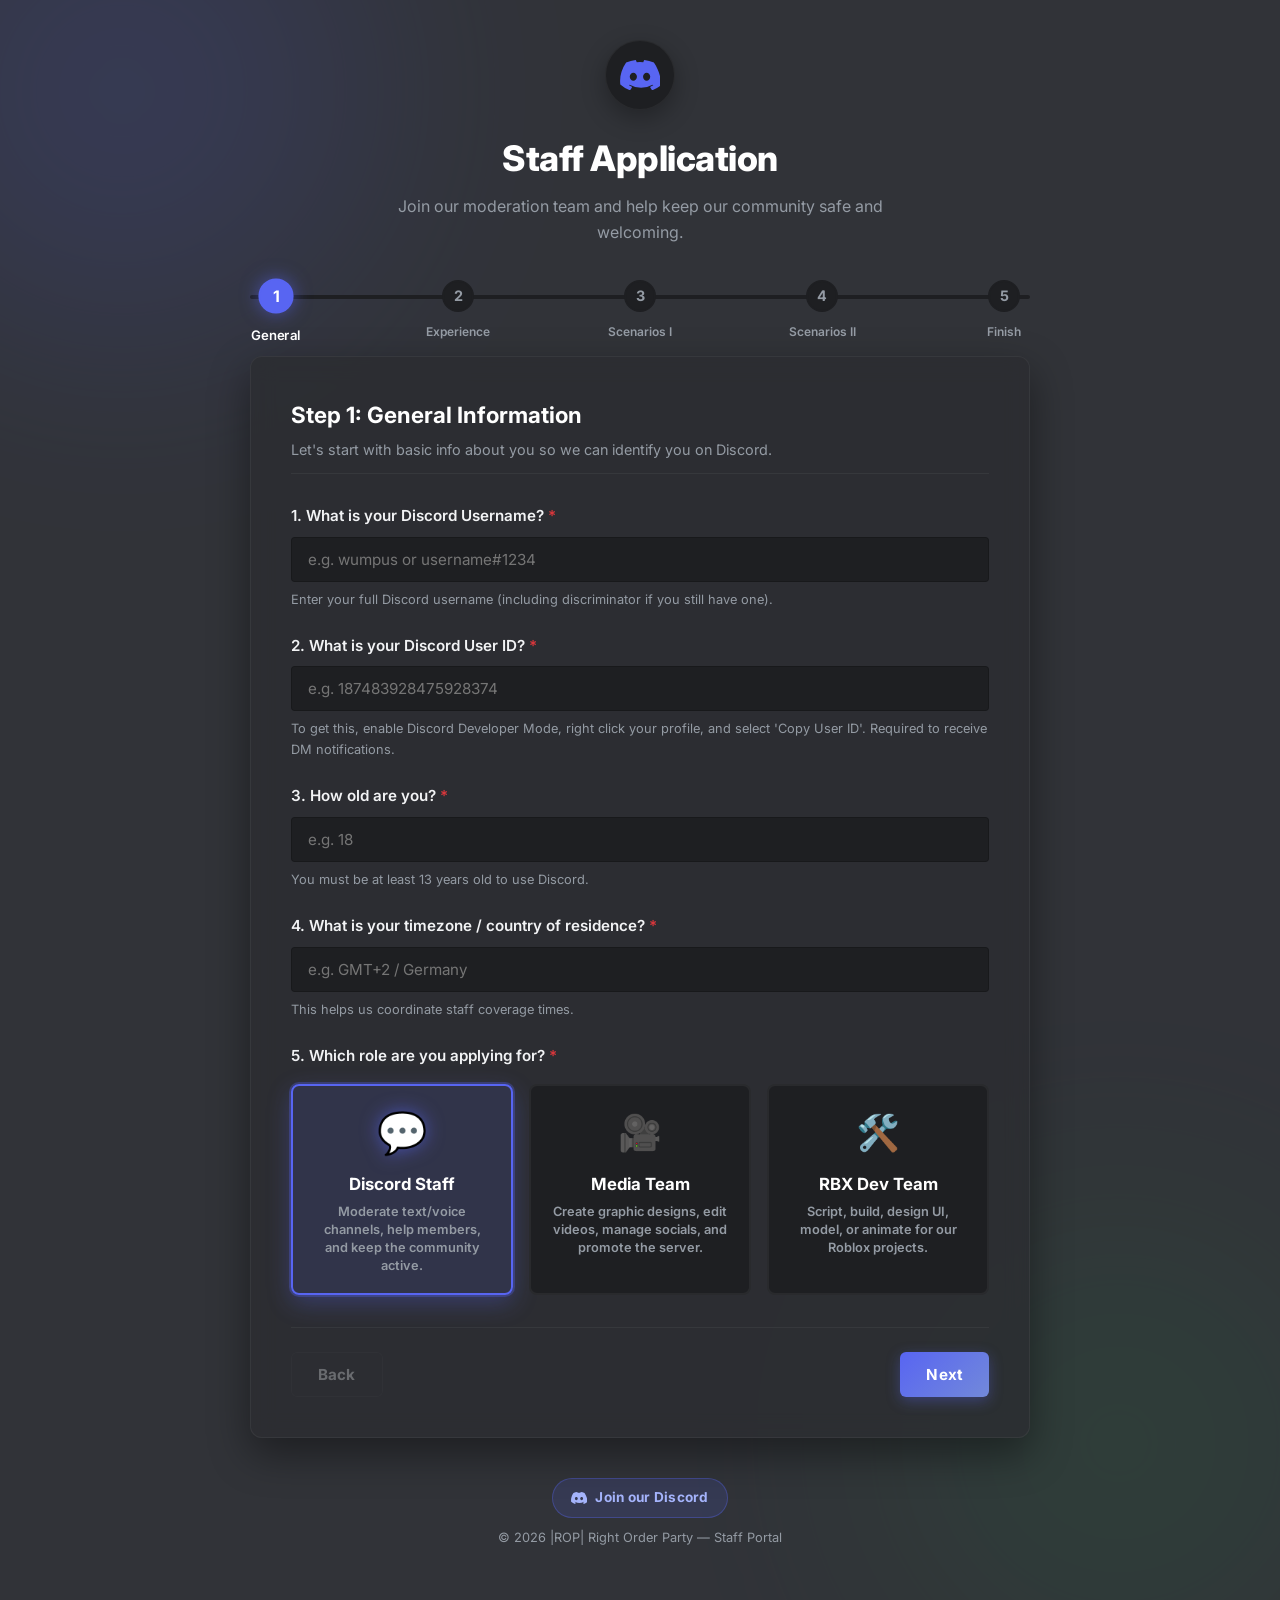
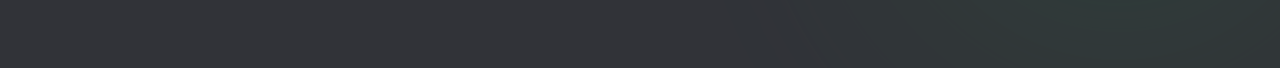
==== index.html @ 738a7111 "Improve webhook: safe values, Discord join button, spinner, toast, footer link" ====
<!DOCTYPE html>
<html lang="en">
<head>
  <meta charset="UTF-8">
  <meta name="viewport" content="width=device-width, initial-scale=1.0">
  <meta name="description" content="Submit your application to join the Discord server staff team. Clean, simple, and responsive dark-mode application form.">
  <title>Discord Staff Application</title>
  <!-- Google Fonts -->
  <link rel="preconnect" href="https://fonts.googleapis.com">
  <link rel="preconnect" href="https://fonts.gstatic.com" crossorigin>
  <link href="https://fonts.googleapis.com/css2?family=Inter:wght@300;400;500;600;700;800&display=swap" rel="stylesheet">
  <!-- Stylesheet -->
  <link rel="stylesheet" href="style.css">
  <link rel="icon" type="image/svg+xml" href="data:image/svg+xml,%3Csvg xmlns='http://www.w3.org/2000/svg' viewBox='0 0 127.14 96.36'%3E%3Cpath fill='%235865F2' d='M107.7,8.07A105.15,105.15,0,0,0,77.26,0a77.19,77.19,0,0,0-3.3,6.83A96.67,96.67,0,0,0,53.22,6.83,77.19,77.19,0,0,0,49.88,0,105.15,105.15,0,0,0,19.44,8.07C3.66,31.58-1.86,54.65,1,77.53A105.73,105.73,0,0,0,32,96.36a77.7,77.7,0,0,0,6.63-10.85,68.43,68.43,0,0,1-10.4-5c.89-.65,1.76-1.34,2.58-2.07a75.14,75.14,0,0,0,72.57,0c.82.73,1.69,1.42,2.58,2.07a68.43,68.43,0,0,1-10.4,5,77.7,77.7,0,0,0,6.63,10.85,105.73,105.73,0,0,0,31-18.83C129,54.65,123.5,31.58,107.7,8.07ZM42.45,65.69C36.18,65.69,31,60,31,53S36.18,40.36,42.45,40.36,53.83,46,53.83,53,48.72,65.69,42.45,65.69Zm42.24,0C78.41,65.69,73.24,60,73.24,53S78.41,40.36,84.69,40.36,96.07,46,96.07,53,91,65.69,84.69,65.69Z'/%3E%3C/svg%3E">
</head>
<body>

  <!-- Background Decorative Orbs -->
  <div class="decor-orb orb-1"></div>
  <div class="decor-orb orb-2"></div>

  <div class="app-container">
    <!-- Header -->
    <header class="app-header">
      <div class="logo-wrapper">
        <svg xmlns="http://www.w3.org/2000/svg" viewBox="0 0 127.14 96.36" class="discord-logo">
          <path fill="currentColor" d="M107.7,8.07A105.15,105.15,0,0,0,77.26,0a77.19,77.19,0,0,0-3.3,6.83A96.67,96.67,0,0,0,53.22,6.83,77.19,77.19,0,0,0,49.88,0,105.15,105.15,0,0,0,19.44,8.07C3.66,31.58-1.86,54.65,1,77.53A105.73,105.73,0,0,0,32,96.36a77.7,77.7,0,0,0,6.63-10.85,68.43,68.43,0,0,1-10.4-5c.89-.65,1.76-1.34,2.58-2.07a75.14,75.14,0,0,0,72.57,0c.82.73,1.69,1.42,2.58,2.07a68.43,68.43,0,0,1-10.4,5,77.7,77.7,0,0,0,6.63,10.85,105.73,105.73,0,0,0,31-18.83C129,54.65,123.5,31.58,107.7,8.07ZM42.45,65.69C36.18,65.69,31,60,31,53S36.18,40.36,42.45,40.36,53.83,46,53.83,53,48.72,65.69,42.45,65.69Zm42.24,0C78.41,65.69,73.24,60,73.24,53S78.41,40.36,84.69,40.36,96.07,46,96.07,53,91,65.69,84.69,65.69Z"/>
        </svg>
      </div>
      <h1 id="app-title">Staff Application</h1>
      <p id="app-subtitle">Join our moderation team and help keep our community safe and welcoming.</p>
    </header>

    <!-- Progress Tracker -->
    <div class="progress-container">
      <div class="progress-bar" id="progress-indicator"></div>
      <div class="step-nodes">
        <div class="step-node active" data-step="1">1<span class="step-label">General</span></div>
        <div class="step-node" data-step="2">2<span class="step-label">Experience</span></div>
        <div class="step-node" data-step="3">3<span class="step-label">Scenarios I</span></div>
        <div class="step-node" data-step="4">4<span class="step-label">Scenarios II</span></div>
        <div class="step-node" data-step="5">5<span class="step-label">Finish</span></div>
      </div>
    </div>

    <!-- Application Form Card -->
    <main class="form-card">
      <form id="staff-app-form" novalidate>
        
        <!-- SECTION 1: GENERAL INFO -->
        <section class="form-section active" data-section="1">
          <h2 class="section-title">Step 1: General Information</h2>
          <p class="section-description">Let's start with basic info about you so we can identify you on Discord.</p>
          
          <div class="form-group">
            <label for="discord_tag">1. What is your Discord Username? <span class="required">*</span></label>
            <input type="text" id="discord_tag" name="discord_tag" placeholder="e.g. wumpus or username#1234" required>
            <span class="error-msg" id="error-discord_tag">Please enter your Discord username.</span>
            <small class="helper-text">Enter your full Discord username (including discriminator if you still have one).</small>
          </div>

          <div class="form-group">
            <label for="discord_id">2. What is your Discord User ID? <span class="required">*</span></label>
            <input type="text" id="discord_id" name="discord_id" placeholder="e.g. 187483928475928374" required>
            <span class="error-msg" id="error-discord_id">Please enter a valid Discord User ID (numeric, 17-19 characters).</span>
            <small class="helper-text">To get this, enable Discord Developer Mode, right click your profile, and select 'Copy User ID'. Required to receive DM notifications.</small>
          </div>

          <div class="form-group">
            <label for="age">3. How old are you? <span class="required">*</span></label>
            <input type="number" id="age" name="age" min="13" max="100" placeholder="e.g. 18" required>
            <span class="error-msg" id="error-age">Please enter a valid age (must be at least 13).</span>
            <small class="helper-text">You must be at least 13 years old to use Discord.</small>
          </div>

          <div class="form-group">
            <label for="timezone">4. What is your timezone / country of residence? <span class="required">*</span></label>
            <input type="text" id="timezone" name="timezone" placeholder="e.g. GMT+2 / Germany" required>
            <span class="error-msg" id="error-timezone">Please enter your timezone/country.</span>
            <small class="helper-text">This helps us coordinate staff coverage times.</small>
          </div>

          <div class="form-group">
            <label>5. Which role are you applying for? <span class="required">*</span></label>
            <div class="role-selector">
              <label class="role-card" for="role_discord_staff">
                <input type="radio" id="role_discord_staff" name="role" value="discord_staff" checked required>
                <div class="role-card-content">
                  <div class="role-icon">💬</div>
                  <div class="role-title">Discord Staff</div>
                  <div class="role-desc">Moderate text/voice channels, help members, and keep the community active.</div>
                </div>
              </label>
              <label class="role-card" for="role_media_team">
                <input type="radio" id="role_media_team" name="role" value="media_team" required>
                <div class="role-card-content">
                  <div class="role-icon">🎥</div>
                  <div class="role-title">Media Team</div>
                  <div class="role-desc">Create graphic designs, edit videos, manage socials, and promote the server.</div>
                </div>
              </label>
              <label class="role-card" for="role_rbx_dev">
                <input type="radio" id="role_rbx_dev" name="role" value="rbx_dev" required>
                <div class="role-card-content">
                  <div class="role-icon">🛠️</div>
                  <div class="role-title">RBX Dev Team</div>
                  <div class="role-desc">Script, build, design UI, model, or animate for our Roblox projects.</div>
                </div>
              </label>
            </div>
            <span class="error-msg" id="error-role">Please select a role.</span>
          </div>
        </section>

        <!-- DYNAMIC SECTIONS CONTAINER -->
        <div id="dynamic-sections-container"></div>

        <!-- Navigation Buttons -->
        <div class="form-navigation">
          <button type="button" id="prev-btn" class="nav-btn btn-secondary disabled" disabled>Back</button>
          <button type="button" id="next-btn" class="nav-btn btn-primary">Next</button>
          <button type="submit" id="submit-btn" class="nav-btn btn-success hidden">Submit Application</button>
        </div>

      </form>

      <!-- Feedback Messages -->
      <div id="status-card" class="status-card hidden">
        <div class="status-icon success-icon" id="status-icon-success">
          <svg viewBox="0 0 24 24">
            <path fill="currentColor" d="M12 2C6.48 2 2 6.48 2 12s4.48 10 10 10 10-4.48 10-10S17.52 2 12 2zm-2 15l-5-5 1.41-1.41L10 14.17l7.59-7.59L19 8l-9 9z"/>
          </svg>
        </div>
        <div class="status-icon error-icon" id="status-icon-error">
          <svg viewBox="0 0 24 24">
            <path fill="currentColor" d="M12 2C6.48 2 2 6.48 2 12s4.48 10 10 10 10-4.48 10-10S17.52 2 12 2zm1 15h-2v-2h2v2zm0-4h-2V7h2v6z"/>
          </svg>
        </div>
        <h3 id="status-title">Submission Status</h3>
        <p id="status-message">Your application is being processed.</p>
        <button type="button" id="status-reset-btn" class="nav-btn btn-primary hidden">Try Again</button>
      </div>

    </main>

    <!-- Footer -->
    <footer class="app-footer">
      <a href="https://discord.gg/yNgeQmmnWs" target="_blank" rel="noopener noreferrer" class="discord-join-btn">
        <svg xmlns="http://www.w3.org/2000/svg" viewBox="0 0 127.14 96.36"><path fill="currentColor" d="M107.7,8.07A105.15,105.15,0,0,0,77.26,0a77.19,77.19,0,0,0-3.3,6.83A96.67,96.67,0,0,0,53.22,6.83,77.19,77.19,0,0,0,49.88,0,105.15,105.15,0,0,0,19.44,8.07C3.66,31.58-1.86,54.65,1,77.53A105.73,105.73,0,0,0,32,96.36a77.7,77.7,0,0,0,6.63-10.85,68.43,68.43,0,0,1-10.4-5c.89-.65,1.76-1.34,2.58-2.07a75.14,75.14,0,0,0,72.57,0c.82.73,1.69,1.42,2.58,2.07a68.43,68.43,0,0,1-10.4,5,77.7,77.7,0,0,0,6.63,10.85,105.73,105.73,0,0,0,31-18.83C129,54.65,123.5,31.58,107.7,8.07ZM42.45,65.69C36.18,65.69,31,60,31,53S36.18,40.36,42.45,40.36,53.83,46,53.83,53,48.72,65.69,42.45,65.69Zm42.24,0C78.41,65.69,73.24,60,73.24,53S78.41,40.36,84.69,40.36,96.07,46,96.07,53,91,65.69,84.69,65.69Z"/></svg>
        Join our Discord
      </a>
      <p>&copy; 2026 |ROP| Right Order Party &mdash; Staff Portal</p>
    </footer>
  </div>

  <script src="app.js"></script>
</body>
</html>
---- style.css ----
/* 
  Discord Staff Application Stylesheet
  Theme: Discord Premium Dark Mode with Glassmorphic Elements
*/

:root {
  /* Discord Theme Colors */
  --bg-primary: #313338;
  --bg-secondary: #2b2d31;
  --bg-tertiary: #1e1f22;
  --bg-input: #1e1f22;
  --text-normal: #dbdee1;
  --text-muted: #949ba4;
  --text-link: #00a8fc;
  
  /* Brand / Action Colors */
  --blurple: #5865f2;
  --blurple-hover: #4752c4;
  --green-success: #248046;
  --green-hover: #1a6535;
  --red-danger: #da373c;
  --red-hover: #a92b2f;
  --amber: #f0a500;
  --amber-hover: #c88800;
  
  /* Layout Options */
  --card-bg: rgba(43, 45, 49, 0.75);
  --card-border: rgba(255, 255, 255, 0.05);
  --border-radius: 12px;
  --font-family: 'Inter', sans-serif;
  --transition-speed: 0.25s;
}

/* Reset and Base Styles */
* {
  box-sizing: border-box;
  margin: 0;
  padding: 0;
}

body {
  font-family: var(--font-family);
  background-color: var(--bg-primary);
  color: var(--text-normal);
  line-height: 1.6;
  min-height: 100vh;
  display: flex;
  justify-content: center;
  align-items: center;
  overflow-x: hidden;
  padding: 40px 20px;
  position: relative;
}

/* Ambient Background Decorative Orbs */
.decor-orb {
  position: absolute;
  border-radius: 50%;
  filter: blur(120px);
  z-index: -1;
  opacity: 0.15;
  pointer-events: none;
}

.orb-1 {
  width: 500px;
  height: 500px;
  background-color: var(--blurple);
  top: -10%;
  left: -10%;
}

.orb-2 {
  width: 450px;
  height: 450px;
  background-color: var(--green-success);
  bottom: -5%;
  right: -5%;
}

/* Container Layout */
.app-container {
  width: 100%;
  max-width: 780px;
  display: flex;
  flex-direction: column;
  gap: 24px;
  position: relative;
  z-index: 10;
}

/* Header Styles */
.app-header {
  text-align: center;
  display: flex;
  flex-direction: column;
  align-items: center;
  gap: 8px;
}

.logo-wrapper {
  background-color: var(--bg-tertiary);
  width: 70px;
  height: 70px;
  border-radius: 50%;
  display: flex;
  justify-content: center;
  align-items: center;
  margin-bottom: 12px;
  box-shadow: 0 8px 24px rgba(0, 0, 0, 0.3);
  border: 1px solid var(--card-border);
  transition: transform 0.3s ease;
}

.logo-wrapper:hover {
  transform: translateY(-4px) rotate(-5deg);
}

.discord-logo {
  width: 40px;
  height: auto;
  color: var(--blurple);
}

.app-header h1 {
  font-size: 2.2rem;
  font-weight: 800;
  letter-spacing: -0.5px;
  color: #ffffff;
}

.app-header p {
  color: var(--text-muted);
  font-size: 1rem;
  max-width: 500px;
}

/* Progress Tracker */
.progress-container {
  position: relative;
  margin: 10px 0 20px 0;
  padding: 0 10px;
}

.progress-bar {
  position: absolute;
  top: 15px;
  left: 0;
  height: 4px;
  background: linear-gradient(90deg, var(--blurple), #9b59b6);
  width: 0%;
  border-radius: 2px;
  transition: width 0.4s cubic-bezier(0.4, 0, 0.2, 1);
  z-index: 1;
  box-shadow: 0 0 8px rgba(88, 101, 242, 0.6);
}

.progress-container::before {
  content: '';
  position: absolute;
  top: 15px;
  left: 0;
  right: 0;
  height: 4px;
  background-color: var(--bg-tertiary);
  border-radius: 2px;
  z-index: 0;
}

.step-nodes {
  display: flex;
  justify-content: space-between;
  position: relative;
  z-index: 2;
}

.step-node {
  width: 32px;
  height: 32px;
  border-radius: 50%;
  background-color: var(--bg-tertiary);
  border: 2px solid var(--bg-tertiary);
  color: var(--text-muted);
  font-weight: 700;
  font-size: 0.9rem;
  display: flex;
  justify-content: center;
  align-items: center;
  transition: all var(--transition-speed) ease;
  position: relative;
  cursor: default;
}

.step-node.active {
  background-color: var(--blurple);
  border-color: var(--blurple);
  color: #ffffff;
  box-shadow: 0 0 16px rgba(88, 101, 242, 0.55);
  transform: scale(1.1);
}

.step-node.completed {
  background-color: var(--green-success);
  border-color: var(--green-success);
  color: #ffffff;
  font-size: 0;
}

.step-node.completed::after {
  content: '✓';
  font-size: 0.85rem;
  font-weight: 800;
}

.step-label {
  position: absolute;
  top: 40px;
  font-size: 0.75rem;
  font-weight: 600;
  color: var(--text-muted);
  white-space: nowrap;
  transition: color var(--transition-speed) ease;
}

.step-node.active .step-label {
  color: #ffffff;
}

.step-node.completed .step-label {
  color: var(--green-success);
}

/* Form Card Container */
.form-card {
  background: var(--card-bg);
  backdrop-filter: blur(12px);
  -webkit-backdrop-filter: blur(12px);
  border: 1px solid var(--card-border);
  border-radius: var(--border-radius);
  padding: 40px;
  box-shadow: 0 16px 40px rgba(0, 0, 0, 0.4);
  position: relative;
  overflow: hidden;
}

/* Sections */
.form-section {
  display: none;
  opacity: 0;
  transform: translateY(15px);
  transition: opacity 0.3s ease, transform 0.3s ease;
}

.form-section.active {
  display: block;
  opacity: 1;
  transform: translateY(0);
}

.section-title {
  font-size: 1.4rem;
  font-weight: 700;
  color: #ffffff;
  margin-bottom: 6px;
}

.section-description {
  color: var(--text-muted);
  font-size: 0.9rem;
  margin-bottom: 30px;
  border-bottom: 1px solid rgba(255, 255, 255, 0.05);
  padding-bottom: 12px;
}

/* Input Fields and Labels */
.form-group {
  margin-bottom: 24px;
  display: flex;
  flex-direction: column;
  gap: 8px;
}

.form-group label {
  font-size: 0.95rem;
  font-weight: 600;
  color: #f2f3f5;
  display: flex;
  align-items: center;
  gap: 4px;
}

.required {
  color: var(--red-danger);
}

.form-group input[type="text"],
.form-group input[type="number"],
.form-group select,
.form-group textarea {
  width: 100%;
  background-color: var(--bg-input);
  color: var(--text-normal);
  border: 1px solid rgba(0, 0, 0, 0.2);
  border-radius: 4px;
  padding: 12px 16px;
  font-family: var(--font-family);
  font-size: 0.95rem;
  transition: border-color var(--transition-speed) ease, box-shadow var(--transition-speed) ease;
  outline: none;
  -webkit-appearance: none;
  -moz-appearance: none;
  appearance: none;
}

.form-group select {
  cursor: pointer;
  background-image: url("data:image/svg+xml;charset=UTF-8,%3csvg xmlns='http://www.w3.org/2000/svg' viewBox='0 0 24 24' fill='none' stroke='%23dbdee1' stroke-width='2' stroke-linecap='round' stroke-linejoin='round'%3e%3cpolyline points='6 9 12 15 18 9'%3e%3c/polyline%3e%3c/svg%3e");
  background-repeat: no-repeat;
  background-position: right 16px center;
  background-size: 16px;
  padding-right: 40px;
}

.form-group input[type="text"]:focus,
.form-group input[type="number"]:focus,
.form-group select:focus,
.form-group textarea:focus {
  border-color: var(--blurple);
  box-shadow: 0 0 0 3px rgba(88, 101, 242, 0.25);
}

.form-group textarea {
  resize: vertical;
  min-height: 100px;
}

.helper-text {
  font-size: 0.8rem;
  color: var(--text-muted);
}

/* Custom Checkbox */
.checkbox-container {
  display: flex;
  align-items: flex-start;
  position: relative;
  padding-left: 30px;
  cursor: pointer;
  user-select: none;
}

.checkbox-container input {
  position: absolute;
  opacity: 0;
  cursor: pointer;
  height: 0;
  width: 0;
}

.checkmark {
  position: absolute;
  top: 3px;
  left: 0;
  height: 20px;
  width: 20px;
  background-color: var(--bg-input);
  border: 1px solid rgba(255, 255, 255, 0.1);
  border-radius: 4px;
  transition: all 0.2s ease;
}

.checkbox-container:hover input ~ .checkmark {
  border-color: var(--blurple);
}

.checkbox-container input:checked ~ .checkmark {
  background-color: var(--blurple);
  border-color: var(--blurple);
}

.checkmark:after {
  content: "";
  position: absolute;
  display: none;
}

.checkbox-container input:checked ~ .checkmark:after {
  display: block;
}

.checkbox-container .checkmark:after {
  left: 6px;
  top: 2px;
  width: 5px;
  height: 10px;
  border: solid white;
  border-width: 0 2px 2px 0;
  transform: rotate(45deg);
}

.checkbox-label {
  font-size: 0.9rem !important;
  color: var(--text-normal) !important;
  font-weight: 400 !important;
  line-height: 1.4;
  cursor: pointer;
}

/* Error states */
.form-group.invalid input,
.form-group.invalid textarea {
  border-color: var(--red-danger);
  box-shadow: 0 0 0 3px rgba(218, 55, 60, 0.15);
}

.form-group.invalid .checkmark {
  border-color: var(--red-danger);
}

.error-msg {
  color: var(--red-danger);
  font-size: 0.8rem;
  font-weight: 500;
  display: none;
  animation: fadeIn 0.2s ease forwards;
}

.form-group.invalid .error-msg {
  display: block;
}

/* Form Navigation */
.form-navigation {
  display: flex;
  justify-content: space-between;
  margin-top: 32px;
  border-top: 1px solid rgba(255, 255, 255, 0.05);
  padding-top: 24px;
}

.nav-btn {
  font-family: var(--font-family);
  font-size: 0.95rem;
  font-weight: 700;
  padding: 12px 26px;
  border-radius: 6px;
  border: none;
  cursor: pointer;
  transition: all 0.2s ease;
  display: inline-flex;
  align-items: center;
  justify-content: center;
  gap: 8px;
  outline: none;
  letter-spacing: 0.01em;
  position: relative;
  overflow: hidden;
}

.nav-btn::after {
  content: '';
  position: absolute;
  inset: 0;
  background: rgba(255,255,255,0.08);
  opacity: 0;
  transition: opacity 0.2s ease;
}

.nav-btn:hover::after {
  opacity: 1;
}

.nav-btn:active {
  transform: scale(0.97);
}

.btn-primary {
  background: linear-gradient(135deg, var(--blurple), #7289da);
  color: #ffffff;
  box-shadow: 0 4px 14px rgba(88, 101, 242, 0.35);
}

.btn-primary:hover {
  background: linear-gradient(135deg, var(--blurple-hover), #5b6fbe);
  box-shadow: 0 6px 20px rgba(88, 101, 242, 0.5);
  transform: translateY(-1px);
}

.btn-secondary {
  background-color: transparent;
  color: var(--text-normal);
  border: 1px solid rgba(255, 255, 255, 0.15);
}

.btn-secondary:hover:not(.disabled) {
  background-color: rgba(255, 255, 255, 0.07);
  border-color: rgba(255, 255, 255, 0.3);
}

.btn-secondary.disabled {
  opacity: 0.35;
  cursor: not-allowed;
  border-color: rgba(255, 255, 255, 0.05);
}

.btn-success {
  background: linear-gradient(135deg, #2d9c5f, #248046);
  color: #ffffff;
  box-shadow: 0 4px 14px rgba(36, 128, 70, 0.4);
}

.btn-success:hover {
  background: linear-gradient(135deg, #259152, #1a6535);
  box-shadow: 0 6px 20px rgba(36, 128, 70, 0.55);
  transform: translateY(-1px);
}

.btn-danger {
  background: linear-gradient(135deg, #e83c41, #da373c);
  color: #ffffff;
  box-shadow: 0 4px 14px rgba(218, 55, 60, 0.4);
}

.btn-danger:hover {
  background: linear-gradient(135deg, #c43035, #a92b2f);
  box-shadow: 0 6px 20px rgba(218, 55, 60, 0.55);
  transform: translateY(-1px);
}

/* Footer */
.app-footer {
  text-align: center;
  color: var(--text-muted);
  font-size: 0.8rem;
  margin-top: 16px;
  display: flex;
  flex-direction: column;
  align-items: center;
  gap: 10px;
}

.discord-join-btn {
  display: inline-flex;
  align-items: center;
  gap: 8px;
  background: rgba(88, 101, 242, 0.15);
  border: 1px solid rgba(88, 101, 242, 0.35);
  color: #a5b4fc;
  font-size: 0.85rem;
  font-weight: 700;
  padding: 8px 18px;
  border-radius: 99px;
  text-decoration: none;
  letter-spacing: 0.02em;
  transition: all 0.2s ease;
}

.discord-join-btn svg {
  width: 16px;
  height: 16px;
  flex-shrink: 0;
}

.discord-join-btn:hover {
  background: rgba(88, 101, 242, 0.28);
  border-color: rgba(88, 101, 242, 0.6);
  color: #c7d2fe;
  box-shadow: 0 0 14px rgba(88, 101, 242, 0.3);
  transform: translateY(-1px);
}

/* Utility classes */
.hidden {
  display: none !important;
}

/* Status Card styling */
.status-card {
  display: flex;
  flex-direction: column;
  align-items: center;
  text-align: center;
  padding: 20px 10px;
  animation: scaleUp 0.3s cubic-bezier(0.34, 1.56, 0.64, 1) forwards;
}

.status-icon {
  width: 80px;
  height: 80px;
  border-radius: 50%;
  display: flex;
  justify-content: center;
  align-items: center;
  margin-bottom: 20px;
  box-shadow: 0 8px 24px rgba(0, 0, 0, 0.2);
}

.success-icon {
  background-color: rgba(46, 204, 113, 0.15);
  color: #2ecc71;
  border: 2px solid rgba(46, 204, 113, 0.3);
}

.error-icon {
  background-color: rgba(231, 76, 60, 0.15);
  color: #e74c3c;
  border: 2px solid rgba(231, 76, 60, 0.3);
}

.status-icon svg {
  width: 48px;
  height: 48px;
}

.status-card h3 {
  font-size: 1.6rem;
  font-weight: 700;
  color: #ffffff;
  margin-bottom: 12px;
}

.status-card p {
  color: var(--text-muted);
  font-size: 1rem;
  max-width: 460px;
  margin-bottom: 24px;
  line-height: 1.5;
}

/* Animations */
@keyframes fadeIn {
  from {
    opacity: 0;
  }
  to {
    opacity: 1;
  }
}

@keyframes scaleUp {
  from {
    transform: scale(0.9);
    opacity: 0;
  }
  to {
    transform: scale(1);
    opacity: 1;
  }
}

/* Custom Scrollbar for form card and body */
::-webkit-scrollbar {
  width: 8px;
  height: 8px;
}

::-webkit-scrollbar-track {
  background: var(--bg-tertiary);
}

::-webkit-scrollbar-thumb {
  background: #4e5058;
  border-radius: 4px;
}

::-webkit-scrollbar-thumb:hover {
  background: #6d6f78;
}

/* Responsive Design */
@media (max-width: 600px) {
  body {
    padding: 20px 12px;
  }
  
  .form-card {
    padding: 24px 16px;
  }

  .app-header h1 {
    font-size: 1.8rem;
  }

  .step-label {
    display: none; /* Hide labels on mobile to prevent overlapping */
  }

  .progress-container {
    margin-bottom: 10px;
  }
  
  .nav-btn {
    padding: 10px 18px;
    font-size: 0.9rem;
  }
}

/* Dynamic Role Selection Cards */
.role-selector {
  display: grid;
  grid-template-columns: repeat(auto-fit, minmax(200px, 1fr));
  gap: 16px;
  margin-top: 8px;
  width: 100%;
}

.role-card {
  position: relative;
  cursor: pointer;
  display: block;
}

.role-card input[type="radio"] {
  position: absolute;
  opacity: 0;
  width: 0;
  height: 0;
}

.role-card-content {
  background: var(--bg-tertiary);
  border: 2px solid rgba(255, 255, 255, 0.05);
  border-radius: 8px;
  padding: 18px;
  height: 100%;
  display: flex;
  flex-direction: column;
  align-items: center;
  text-align: center;
  transition: all var(--transition-speed) ease;
}

.role-card:hover .role-card-content {
  border-color: rgba(88, 101, 242, 0.5);
  background: rgba(88, 101, 242, 0.06);
  transform: translateY(-3px);
  box-shadow: 0 6px 20px rgba(0,0,0,0.25);
}

.role-card input[type="radio"]:checked + .role-card-content {
  border-color: var(--blurple);
  background: rgba(88, 101, 242, 0.12);
  box-shadow: 0 0 0 2px rgba(88,101,242,0.3), 0 8px 24px rgba(88, 101, 242, 0.3);
}

.role-card input[type="radio"]:checked + .role-card-content .role-icon {
  filter: drop-shadow(0 0 8px rgba(88,101,242,0.6));
  transform: scale(1.15);
  transition: all 0.25s ease;
}

.role-icon {
  font-size: 2.2rem;
  margin-bottom: 10px;
  transition: all 0.25s ease;
  display: block;
}

.role-title {
  font-weight: 700;
  font-size: 1.05rem;
  color: #ffffff;
  margin-bottom: 6px;
}

.role-desc {
  font-size: 0.8rem;
  color: var(--text-muted);
  line-height: 1.4;
}

/* Review Action Buttons */
.review-actions {
  display: grid;
  grid-template-columns: 1fr 1fr;
  gap: 14px;
  margin-top: 24px;
  border-top: 1px solid rgba(255, 255, 255, 0.06);
  padding-top: 24px;
}

.review-action-btn {
  font-size: 1rem;
  padding: 14px 20px;
  border-radius: 8px;
  font-weight: 700;
  gap: 10px;
}

.review-action-btn svg {
  width: 18px;
  height: 18px;
  flex-shrink: 0;
}

/* Role badge in review portal */
.role-badge {
  display: inline-flex;
  align-items: center;
  gap: 6px;
  background: rgba(88, 101, 242, 0.15);
  border: 1px solid rgba(88, 101, 242, 0.3);
  color: #a5b4fc;
  font-size: 0.78rem;
  font-weight: 700;
  padding: 4px 10px;
  border-radius: 99px;
  letter-spacing: 0.03em;
  text-transform: uppercase;
  margin-top: 6px;
  display: inline-block;
}

.role-badge.media {
  background: rgba(234, 179, 8, 0.12);
  border-color: rgba(234, 179, 8, 0.3);
  color: #fde047;
}

.role-badge.dev {
  background: rgba(34, 197, 94, 0.12);
  border-color: rgba(34, 197, 94, 0.3);
  color: #86efac;
}
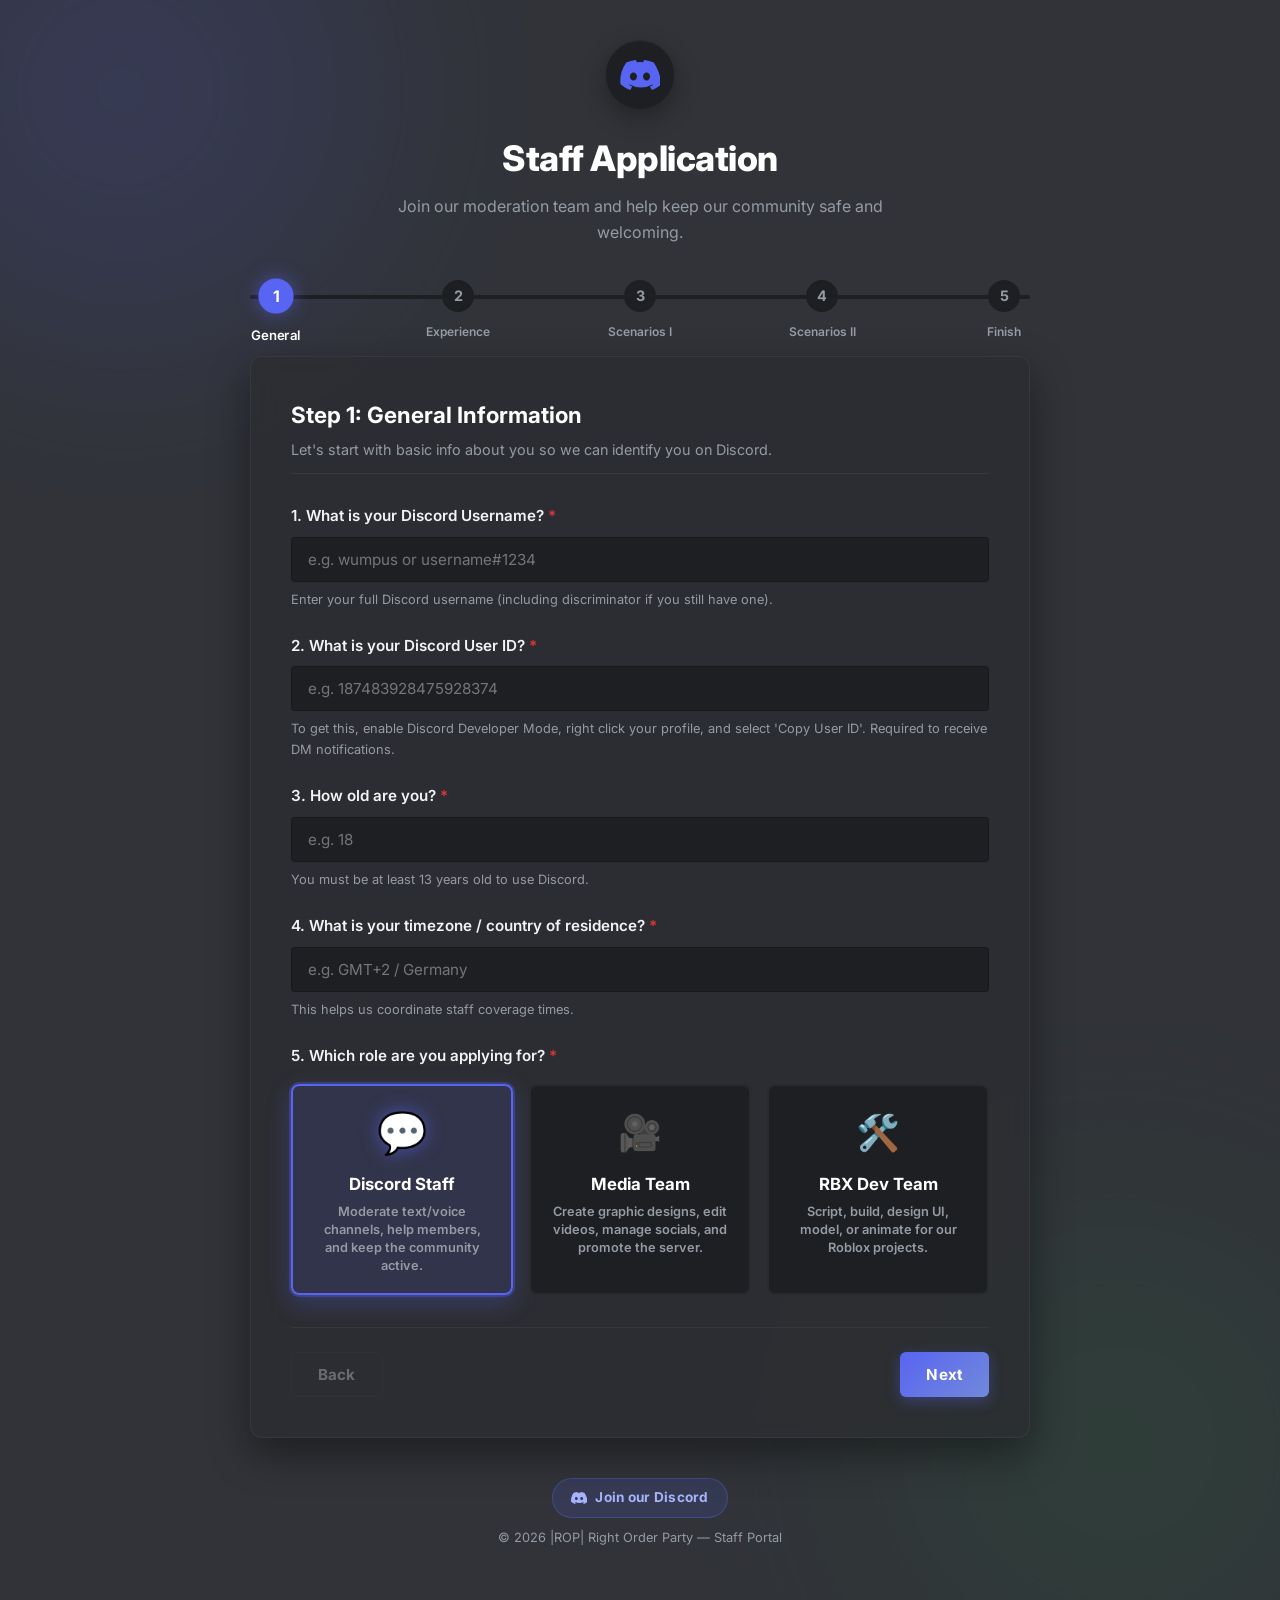
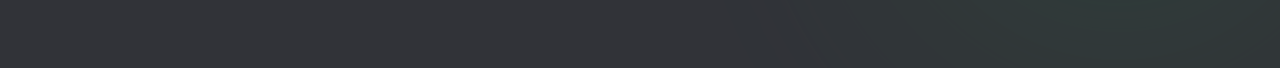
==== commit d97d87e1: "Fix layout bugs: add cache buster parameter to stylesheet link and set explicit dimensions on SVG el" ====
--- a/index.html
+++ b/index.html
@@ -10,7 +10,7 @@
   <link rel="preconnect" href="https://fonts.gstatic.com" crossorigin>
   <link href="https://fonts.googleapis.com/css2?family=Inter:wght@300;400;500;600;700;800&display=swap" rel="stylesheet">
   <!-- Stylesheet -->
-  <link rel="stylesheet" href="style.css">
+  <link rel="stylesheet" href="style.css?v=2">
   <link rel="icon" type="image/svg+xml" href="data:image/svg+xml,%3Csvg xmlns='http://www.w3.org/2000/svg' viewBox='0 0 127.14 96.36'%3E%3Cpath fill='%235865F2' d='M107.7,8.07A105.15,105.15,0,0,0,77.26,0a77.19,77.19,0,0,0-3.3,6.83A96.67,96.67,0,0,0,53.22,6.83,77.19,77.19,0,0,0,49.88,0,105.15,105.15,0,0,0,19.44,8.07C3.66,31.58-1.86,54.65,1,77.53A105.73,105.73,0,0,0,32,96.36a77.7,77.7,0,0,0,6.63-10.85,68.43,68.43,0,0,1-10.4-5c.89-.65,1.76-1.34,2.58-2.07a75.14,75.14,0,0,0,72.57,0c.82.73,1.69,1.42,2.58,2.07a68.43,68.43,0,0,1-10.4,5,77.7,77.7,0,0,0,6.63,10.85,105.73,105.73,0,0,0,31-18.83C129,54.65,123.5,31.58,107.7,8.07ZM42.45,65.69C36.18,65.69,31,60,31,53S36.18,40.36,42.45,40.36,53.83,46,53.83,53,48.72,65.69,42.45,65.69Zm42.24,0C78.41,65.69,73.24,60,73.24,53S78.41,40.36,84.69,40.36,96.07,46,96.07,53,91,65.69,84.69,65.69Z'/%3E%3C/svg%3E">
 </head>
 <body>
@@ -23,7 +23,7 @@
     <!-- Header -->
     <header class="app-header">
       <div class="logo-wrapper">
-        <svg xmlns="http://www.w3.org/2000/svg" viewBox="0 0 127.14 96.36" class="discord-logo">
+        <svg xmlns="http://www.w3.org/2000/svg" viewBox="0 0 127.14 96.36" width="40" height="30" class="discord-logo">
           <path fill="currentColor" d="M107.7,8.07A105.15,105.15,0,0,0,77.26,0a77.19,77.19,0,0,0-3.3,6.83A96.67,96.67,0,0,0,53.22,6.83,77.19,77.19,0,0,0,49.88,0,105.15,105.15,0,0,0,19.44,8.07C3.66,31.58-1.86,54.65,1,77.53A105.73,105.73,0,0,0,32,96.36a77.7,77.7,0,0,0,6.63-10.85,68.43,68.43,0,0,1-10.4-5c.89-.65,1.76-1.34,2.58-2.07a75.14,75.14,0,0,0,72.57,0c.82.73,1.69,1.42,2.58,2.07a68.43,68.43,0,0,1-10.4,5,77.7,77.7,0,0,0,6.63,10.85,105.73,105.73,0,0,0,31-18.83C129,54.65,123.5,31.58,107.7,8.07ZM42.45,65.69C36.18,65.69,31,60,31,53S36.18,40.36,42.45,40.36,53.83,46,53.83,53,48.72,65.69,42.45,65.69Zm42.24,0C78.41,65.69,73.24,60,73.24,53S78.41,40.36,84.69,40.36,96.07,46,96.07,53,91,65.69,84.69,65.69Z"/>
         </svg>
       </div>
@@ -146,7 +146,7 @@
     <!-- Footer -->
     <footer class="app-footer">
       <a href="https://discord.gg/yNgeQmmnWs" target="_blank" rel="noopener noreferrer" class="discord-join-btn">
-        <svg xmlns="http://www.w3.org/2000/svg" viewBox="0 0 127.14 96.36"><path fill="currentColor" d="M107.7,8.07A105.15,105.15,0,0,0,77.26,0a77.19,77.19,0,0,0-3.3,6.83A96.67,96.67,0,0,0,53.22,6.83,77.19,77.19,0,0,0,49.88,0,105.15,105.15,0,0,0,19.44,8.07C3.66,31.58-1.86,54.65,1,77.53A105.73,105.73,0,0,0,32,96.36a77.7,77.7,0,0,0,6.63-10.85,68.43,68.43,0,0,1-10.4-5c.89-.65,1.76-1.34,2.58-2.07a75.14,75.14,0,0,0,72.57,0c.82.73,1.69,1.42,2.58,2.07a68.43,68.43,0,0,1-10.4,5,77.7,77.7,0,0,0,6.63,10.85,105.73,105.73,0,0,0,31-18.83C129,54.65,123.5,31.58,107.7,8.07ZM42.45,65.69C36.18,65.69,31,60,31,53S36.18,40.36,42.45,40.36,53.83,46,53.83,53,48.72,65.69,42.45,65.69Zm42.24,0C78.41,65.69,73.24,60,73.24,53S78.41,40.36,84.69,40.36,96.07,46,96.07,53,91,65.69,84.69,65.69Z"/></svg>
+        <svg xmlns="http://www.w3.org/2000/svg" viewBox="0 0 127.14 96.36" width="16" height="16"><path fill="currentColor" d="M107.7,8.07A105.15,105.15,0,0,0,77.26,0a77.19,77.19,0,0,0-3.3,6.83A96.67,96.67,0,0,0,53.22,6.83,77.19,77.19,0,0,0,49.88,0,105.15,105.15,0,0,0,19.44,8.07C3.66,31.58-1.86,54.65,1,77.53A105.73,105.73,0,0,0,32,96.36a77.7,77.7,0,0,0,6.63-10.85,68.43,68.43,0,0,1-10.4-5c.89-.65,1.76-1.34,2.58-2.07a75.14,75.14,0,0,0,72.57,0c.82.73,1.69,1.42,2.58,2.07a68.43,68.43,0,0,1-10.4,5,77.7,77.7,0,0,0,6.63,10.85,105.73,105.73,0,0,0,31-18.83C129,54.65,123.5,31.58,107.7,8.07ZM42.45,65.69C36.18,65.69,31,60,31,53S36.18,40.36,42.45,40.36,53.83,46,53.83,53,48.72,65.69,42.45,65.69Zm42.24,0C78.41,65.69,73.24,60,73.24,53S78.41,40.36,84.69,40.36,96.07,46,96.07,53,91,65.69,84.69,65.69Z"/></svg>
         Join our Discord
       </a>
       <p>&copy; 2026 |ROP| Right Order Party &mdash; Staff Portal</p>
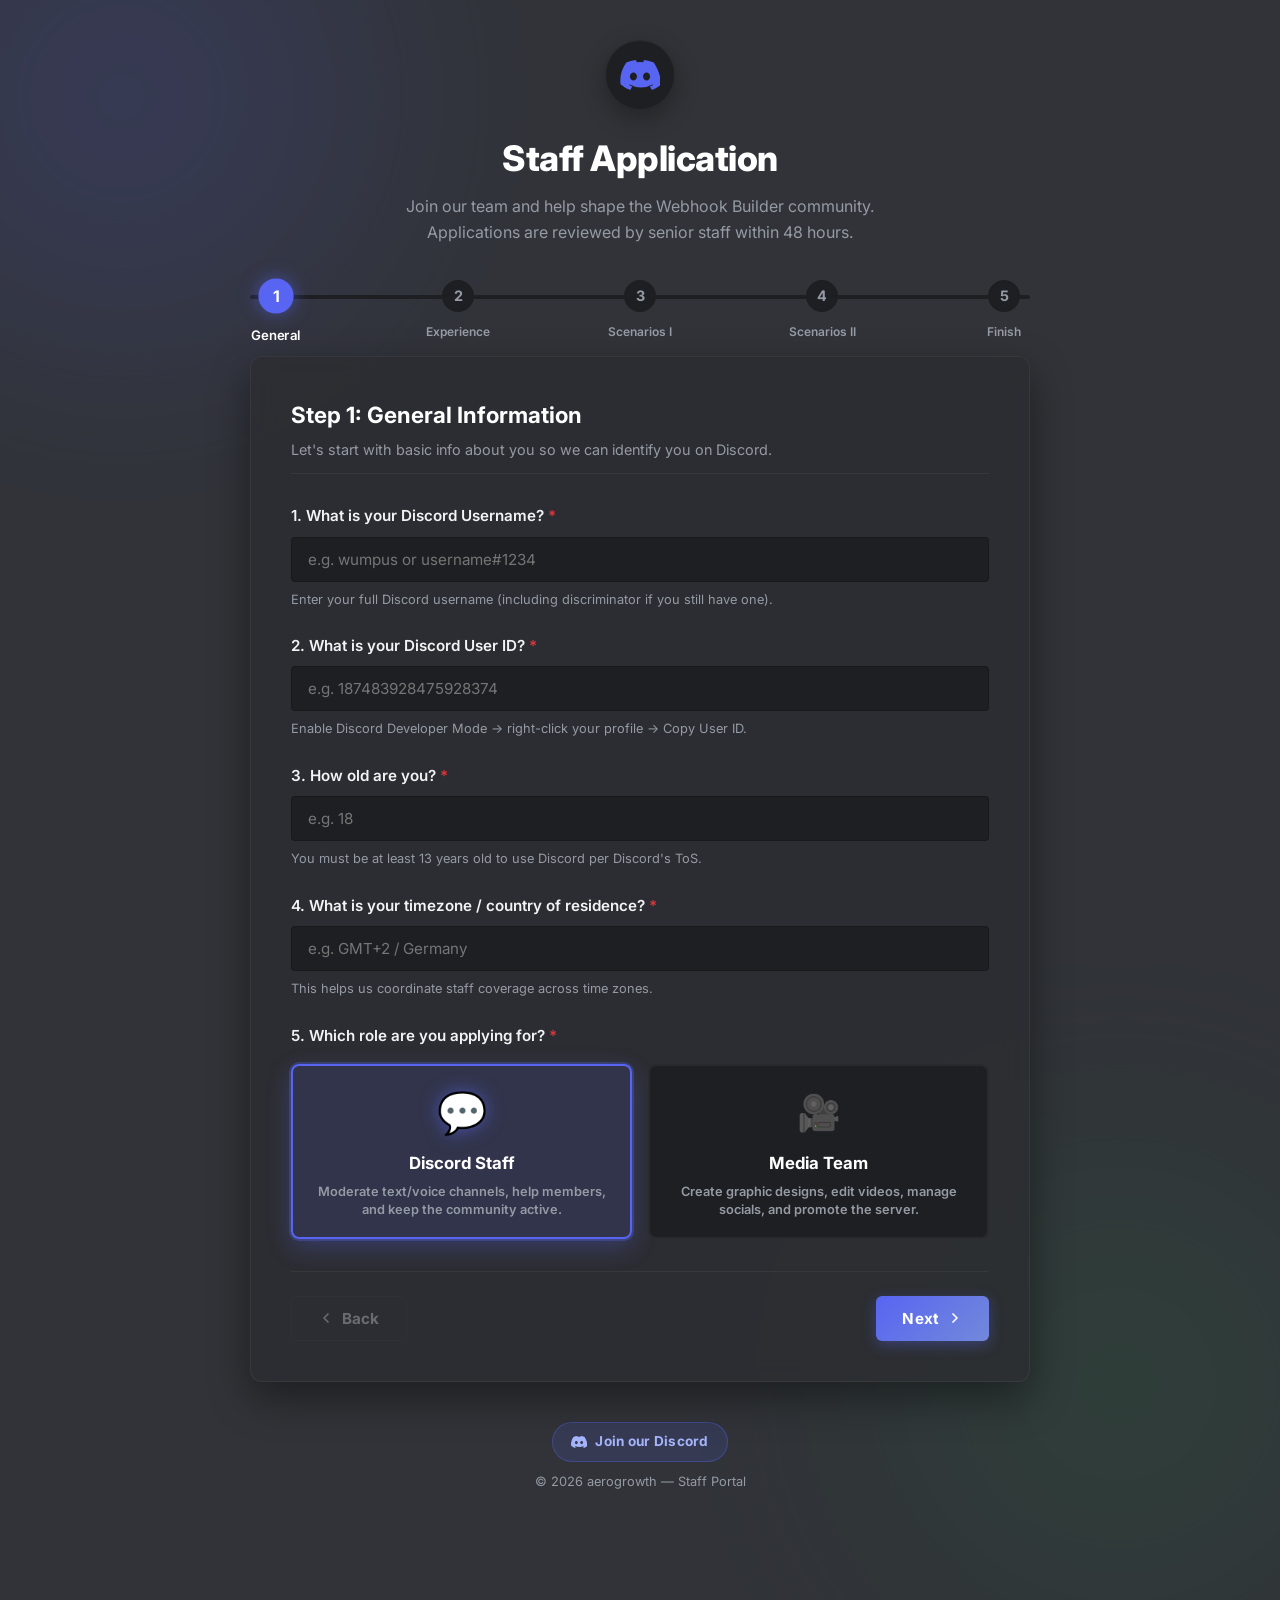
==== commit 98c838bc: "Deploy Aerogrowth staff application" ====
--- a/index.html
+++ b/index.html
@@ -1,18 +1,25 @@
 <!DOCTYPE html>
 <html lang="en">
+
 <head>
   <meta charset="UTF-8">
   <meta name="viewport" content="width=device-width, initial-scale=1.0">
-  <meta name="description" content="Submit your application to join the Discord server staff team. Clean, simple, and responsive dark-mode application form.">
-  <title>Discord Staff Application</title>
+  <meta name="description"
+    content="Apply to join the Webhook Builder Discord staff team. Submit your application to become Discord Staff or a Media Team member.">
+  <meta name="theme-color" content="#5865f2">
+  <title>Staff Application — aerogrowth</title>
   <!-- Google Fonts -->
   <link rel="preconnect" href="https://fonts.googleapis.com">
   <link rel="preconnect" href="https://fonts.gstatic.com" crossorigin>
-  <link href="https://fonts.googleapis.com/css2?family=Inter:wght@300;400;500;600;700;800&display=swap" rel="stylesheet">
+  <link href="https://fonts.googleapis.com/css2?family=Inter:wght@300;400;500;600;700;800&display=swap"
+    rel="stylesheet">
   <!-- Stylesheet -->
-  <link rel="stylesheet" href="style.css?v=2">
-  <link rel="icon" type="image/svg+xml" href="data:image/svg+xml,%3Csvg xmlns='http://www.w3.org/2000/svg' viewBox='0 0 127.14 96.36'%3E%3Cpath fill='%235865F2' d='M107.7,8.07A105.15,105.15,0,0,0,77.26,0a77.19,77.19,0,0,0-3.3,6.83A96.67,96.67,0,0,0,53.22,6.83,77.19,77.19,0,0,0,49.88,0,105.15,105.15,0,0,0,19.44,8.07C3.66,31.58-1.86,54.65,1,77.53A105.73,105.73,0,0,0,32,96.36a77.7,77.7,0,0,0,6.63-10.85,68.43,68.43,0,0,1-10.4-5c.89-.65,1.76-1.34,2.58-2.07a75.14,75.14,0,0,0,72.57,0c.82.73,1.69,1.42,2.58,2.07a68.43,68.43,0,0,1-10.4,5,77.7,77.7,0,0,0,6.63,10.85,105.73,105.73,0,0,0,31-18.83C129,54.65,123.5,31.58,107.7,8.07ZM42.45,65.69C36.18,65.69,31,60,31,53S36.18,40.36,42.45,40.36,53.83,46,53.83,53,48.72,65.69,42.45,65.69Zm42.24,0C78.41,65.69,73.24,60,73.24,53S78.41,40.36,84.69,40.36,96.07,46,96.07,53,91,65.69,84.69,65.69Z'/%3E%3C/svg%3E">
+  <link rel="stylesheet" href="style.css?v=3">
+  <!-- Discord favicon -->
+  <link rel="icon" type="image/svg+xml"
+    href="data:image/svg+xml,%3Csvg xmlns='http://www.w3.org/2000/svg' viewBox='0 0 127.14 96.36'%3E%3Cpath fill='%235865F2' d='M107.7,8.07A105.15,105.15,0,0,0,77.26,0a77.19,77.19,0,0,0-3.3,6.83A96.67,96.67,0,0,0,53.22,6.83,77.19,77.19,0,0,0,49.88,0,105.15,105.15,0,0,0,19.44,8.07C3.66,31.58-1.86,54.65,1,77.53A105.73,105.73,0,0,0,32,96.36a77.7,77.7,0,0,0,6.63-10.85,68.43,68.43,0,0,1-10.4-5c.89-.65,1.76-1.34,2.58-2.07a75.14,75.14,0,0,0,72.57,0c.82.73,1.69,1.42,2.58,2.07a68.43,68.43,0,0,1-10.4,5,77.7,77.7,0,0,0,6.63,10.85,105.73,105.73,0,0,0,31-18.83C129,54.65,123.5,31.58,107.7,8.07ZM42.45,65.69C36.18,65.69,31,60,31,53S36.18,40.36,42.45,40.36,53.83,46,53.83,53,48.72,65.69,42.45,65.69Zm42.24,0C78.41,65.69,73.24,60,73.24,53S78.41,40.36,84.69,40.36,96.07,46,96.07,53,91,65.69,84.69,65.69Z'/%3E%3C/svg%3E">
 </head>
+
 <body>
 
   <!-- Background Decorative Orbs -->
@@ -23,16 +30,38 @@
     <!-- Header -->
     <header class="app-header">
       <div class="logo-wrapper">
-        <svg xmlns="http://www.w3.org/2000/svg" viewBox="0 0 127.14 96.36" width="40" height="30" class="discord-logo">
-          <path fill="currentColor" d="M107.7,8.07A105.15,105.15,0,0,0,77.26,0a77.19,77.19,0,0,0-3.3,6.83A96.67,96.67,0,0,0,53.22,6.83,77.19,77.19,0,0,0,49.88,0,105.15,105.15,0,0,0,19.44,8.07C3.66,31.58-1.86,54.65,1,77.53A105.73,105.73,0,0,0,32,96.36a77.7,77.7,0,0,0,6.63-10.85,68.43,68.43,0,0,1-10.4-5c.89-.65,1.76-1.34,2.58-2.07a75.14,75.14,0,0,0,72.57,0c.82.73,1.69,1.42,2.58,2.07a68.43,68.43,0,0,1-10.4,5,77.7,77.7,0,0,0,6.63,10.85,105.73,105.73,0,0,0,31-18.83C129,54.65,123.5,31.58,107.7,8.07ZM42.45,65.69C36.18,65.69,31,60,31,53S36.18,40.36,42.45,40.36,53.83,46,53.83,53,48.72,65.69,42.45,65.69Zm42.24,0C78.41,65.69,73.24,60,73.24,53S78.41,40.36,84.69,40.36,96.07,46,96.07,53,91,65.69,84.69,65.69Z"/>
+        <svg xmlns="http://www.w3.org/2000/svg" viewBox="0 0 127.14 96.36" width="40" height="30" class="discord-logo"
+          aria-hidden="true">
+          <path fill="currentColor"
+            d="M107.7,8.07A105.15,105.15,0,0,0,77.26,0a77.19,77.19,0,0,0-3.3,6.83A96.67,96.67,0,0,0,53.22,6.83,77.19,77.19,0,0,0,49.88,0,105.15,105.15,0,0,0,19.44,8.07C3.66,31.58-1.86,54.65,1,77.53A105.73,105.73,0,0,0,32,96.36a77.7,77.7,0,0,0,6.63-10.85,68.43,68.43,0,0,1-10.4-5c.89-.65,1.76-1.34,2.58-2.07a75.14,75.14,0,0,0,72.57,0c.82.73,1.69,1.42,2.58,2.07a68.43,68.43,0,0,1-10.4,5,77.7,77.7,0,0,0,6.63,10.85,105.73,105.73,0,0,0,31-18.83C129,54.65,123.5,31.58,107.7,8.07ZM42.45,65.69C36.18,65.69,31,60,31,53S36.18,40.36,42.45,40.36,53.83,46,53.83,53,48.72,65.69,42.45,65.69Zm42.24,0C78.41,65.69,73.24,60,73.24,53S78.41,40.36,84.69,40.36,96.07,46,96.07,53,91,65.69,84.69,65.69Z" />
         </svg>
       </div>
       <h1 id="app-title">Staff Application</h1>
-      <p id="app-subtitle">Join our moderation team and help keep our community safe and welcoming.</p>
+      <p id="app-subtitle">Join our team and help shape the Webhook Builder community. Applications are reviewed by
+        senior staff within 48 hours.</p>
     </header>
 
+    <!-- Draft Restore Banner -->
+    <div id="draft-banner" class="draft-banner hidden" role="alert" aria-live="polite">
+      <div class="draft-banner-content">
+        <span class="draft-banner-icon">📝</span>
+        <span class="draft-banner-text">You have a saved draft for <strong id="draft-role-label">this role</strong>.
+          Want to continue where you left off?</span>
+      </div>
+      <div class="draft-banner-actions">
+        <button type="button" id="draft-restore-btn" class="btn-draft-restore">Restore Draft</button>
+        <button type="button" id="draft-clear-btn" class="btn-draft-clear" aria-label="Dismiss draft">✕</button>
+      </div>
+    </div>
+
+    <!-- Submission Cooldown Banner -->
+    <div id="cooldown-banner" class="cooldown-banner hidden" role="alert">
+      <span class="cooldown-icon">⏱️</span>
+      <span><strong id="cooldown-time">24h</strong></span>
+    </div>
+
     <!-- Progress Tracker -->
-    <div class="progress-container">
+    <div class="progress-container" role="progressbar" aria-label="Application progress">
       <div class="progress-bar" id="progress-indicator"></div>
       <div class="step-nodes">
         <div class="step-node active" data-step="1">1<span class="step-label">General</span></div>
@@ -45,39 +74,44 @@
 
     <!-- Application Form Card -->
     <main class="form-card">
-      <form id="staff-app-form" novalidate>
-        
+      <form id="staff-app-form" autocomplete="off" novalidate>
+
         <!-- SECTION 1: GENERAL INFO -->
         <section class="form-section active" data-section="1">
           <h2 class="section-title">Step 1: General Information</h2>
           <p class="section-description">Let's start with basic info about you so we can identify you on Discord.</p>
-          
+
           <div class="form-group">
             <label for="discord_tag">1. What is your Discord Username? <span class="required">*</span></label>
-            <input type="text" id="discord_tag" name="discord_tag" placeholder="e.g. wumpus or username#1234" required>
+            <input type="text" id="discord_tag" name="discord_tag" placeholder="e.g. wumpus or username#1234" required
+              autocomplete="off">
             <span class="error-msg" id="error-discord_tag">Please enter your Discord username.</span>
-            <small class="helper-text">Enter your full Discord username (including discriminator if you still have one).</small>
+            <small class="helper-text">Enter your full Discord username (including discriminator if you still have
+              one).</small>
           </div>
 
           <div class="form-group">
             <label for="discord_id">2. What is your Discord User ID? <span class="required">*</span></label>
-            <input type="text" id="discord_id" name="discord_id" placeholder="e.g. 187483928475928374" required>
-            <span class="error-msg" id="error-discord_id">Please enter a valid Discord User ID (numeric, 17-19 characters).</span>
-            <small class="helper-text">To get this, enable Discord Developer Mode, right click your profile, and select 'Copy User ID'. Required to receive DM notifications.</small>
+            <input type="text" id="discord_id" name="discord_id" placeholder="e.g. 187483928475928374" required
+              autocomplete="off" inputmode="numeric" pattern="\d{17,19}">
+            <span class="error-msg" id="error-discord_id">Please enter a valid Discord User ID (numeric, 17–19
+              digits).</span>
+            <small class="helper-text">Enable Discord Developer Mode → right-click your profile → Copy User ID.</small>
           </div>
 
           <div class="form-group">
             <label for="age">3. How old are you? <span class="required">*</span></label>
             <input type="number" id="age" name="age" min="13" max="100" placeholder="e.g. 18" required>
             <span class="error-msg" id="error-age">Please enter a valid age (must be at least 13).</span>
-            <small class="helper-text">You must be at least 13 years old to use Discord.</small>
-          </div>
-
-          <div class="form-group">
-            <label for="timezone">4. What is your timezone / country of residence? <span class="required">*</span></label>
+            <small class="helper-text">You must be at least 13 years old to use Discord per Discord's ToS.</small>
+          </div>
+
+          <div class="form-group">
+            <label for="timezone">4. What is your timezone / country of residence? <span
+                class="required">*</span></label>
             <input type="text" id="timezone" name="timezone" placeholder="e.g. GMT+2 / Germany" required>
             <span class="error-msg" id="error-timezone">Please enter your timezone/country.</span>
-            <small class="helper-text">This helps us coordinate staff coverage times.</small>
+            <small class="helper-text">This helps us coordinate staff coverage across time zones.</small>
           </div>
 
           <div class="form-group">
@@ -88,7 +122,8 @@
                 <div class="role-card-content">
                   <div class="role-icon">💬</div>
                   <div class="role-title">Discord Staff</div>
-                  <div class="role-desc">Moderate text/voice channels, help members, and keep the community active.</div>
+                  <div class="role-desc">Moderate text/voice channels, help members, and keep the community active.
+                  </div>
                 </div>
               </label>
               <label class="role-card" for="role_media_team">
@@ -96,17 +131,11 @@
                 <div class="role-card-content">
                   <div class="role-icon">🎥</div>
                   <div class="role-title">Media Team</div>
-                  <div class="role-desc">Create graphic designs, edit videos, manage socials, and promote the server.</div>
+                  <div class="role-desc">Create graphic designs, edit videos, manage socials, and promote the server.
+                  </div>
                 </div>
               </label>
-              <label class="role-card" for="role_rbx_dev">
-                <input type="radio" id="role_rbx_dev" name="role" value="rbx_dev" required>
-                <div class="role-card-content">
-                  <div class="role-icon">🛠️</div>
-                  <div class="role-title">RBX Dev Team</div>
-                  <div class="role-desc">Script, build, design UI, model, or animate for our Roblox projects.</div>
-                </div>
-              </label>
+
             </div>
             <span class="error-msg" id="error-role">Please select a role.</span>
           </div>
@@ -117,27 +146,49 @@
 
         <!-- Navigation Buttons -->
         <div class="form-navigation">
-          <button type="button" id="prev-btn" class="nav-btn btn-secondary disabled" disabled>Back</button>
-          <button type="button" id="next-btn" class="nav-btn btn-primary">Next</button>
-          <button type="submit" id="submit-btn" class="nav-btn btn-success hidden">Submit Application</button>
+          <button type="button" id="prev-btn" class="nav-btn btn-secondary disabled" disabled
+            aria-label="Go to previous step">
+            <svg width="16" height="16" viewBox="0 0 24 24" fill="none" stroke="currentColor" stroke-width="2.5"
+              stroke-linecap="round" stroke-linejoin="round" aria-hidden="true">
+              <polyline points="15 18 9 12 15 6" />
+            </svg>
+            Back
+          </button>
+          <button type="button" id="next-btn" class="nav-btn btn-primary" aria-label="Go to next step">
+            Next
+            <svg width="16" height="16" viewBox="0 0 24 24" fill="none" stroke="currentColor" stroke-width="2.5"
+              stroke-linecap="round" stroke-linejoin="round" aria-hidden="true">
+              <polyline points="9 18 15 12 9 6" />
+            </svg>
+          </button>
+          <button type="submit" id="submit-btn" class="nav-btn btn-success hidden" aria-label="Submit your application">
+            <svg width="16" height="16" viewBox="0 0 24 24" fill="none" stroke="currentColor" stroke-width="2.5"
+              stroke-linecap="round" stroke-linejoin="round" aria-hidden="true">
+              <polyline points="20 6 9 17 4 12" />
+            </svg>
+            Submit Application
+          </button>
         </div>
 
       </form>
 
-      <!-- Feedback Messages -->
+      <!-- Feedback / Status Card -->
       <div id="status-card" class="status-card hidden">
         <div class="status-icon success-icon" id="status-icon-success">
-          <svg viewBox="0 0 24 24">
-            <path fill="currentColor" d="M12 2C6.48 2 2 6.48 2 12s4.48 10 10 10 10-4.48 10-10S17.52 2 12 2zm-2 15l-5-5 1.41-1.41L10 14.17l7.59-7.59L19 8l-9 9z"/>
+          <svg viewBox="0 0 24 24" aria-hidden="true">
+            <path fill="currentColor"
+              d="M12 2C6.48 2 2 6.48 2 12s4.48 10 10 10 10-4.48 10-10S17.52 2 12 2zm-2 15l-5-5 1.41-1.41L10 14.17l7.59-7.59L19 8l-9 9z" />
           </svg>
         </div>
         <div class="status-icon error-icon" id="status-icon-error">
-          <svg viewBox="0 0 24 24">
-            <path fill="currentColor" d="M12 2C6.48 2 2 6.48 2 12s4.48 10 10 10 10-4.48 10-10S17.52 2 12 2zm1 15h-2v-2h2v2zm0-4h-2V7h2v6z"/>
+          <svg viewBox="0 0 24 24" aria-hidden="true">
+            <path fill="currentColor"
+              d="M12 2C6.48 2 2 6.48 2 12s4.48 10 10 10 10-4.48 10-10S17.52 2 12 2zm1 15h-2v-2h2v2zm0-4h-2V7h2v6z" />
           </svg>
         </div>
         <h3 id="status-title">Submission Status</h3>
         <p id="status-message">Your application is being processed.</p>
+
         <button type="button" id="status-reset-btn" class="nav-btn btn-primary hidden">Try Again</button>
       </div>
 
@@ -145,14 +196,23 @@
 
     <!-- Footer -->
     <footer class="app-footer">
-      <a href="https://discord.gg/yNgeQmmnWs" target="_blank" rel="noopener noreferrer" class="discord-join-btn">
-        <svg xmlns="http://www.w3.org/2000/svg" viewBox="0 0 127.14 96.36" width="16" height="16"><path fill="currentColor" d="M107.7,8.07A105.15,105.15,0,0,0,77.26,0a77.19,77.19,0,0,0-3.3,6.83A96.67,96.67,0,0,0,53.22,6.83,77.19,77.19,0,0,0,49.88,0,105.15,105.15,0,0,0,19.44,8.07C3.66,31.58-1.86,54.65,1,77.53A105.73,105.73,0,0,0,32,96.36a77.7,77.7,0,0,0,6.63-10.85,68.43,68.43,0,0,1-10.4-5c.89-.65,1.76-1.34,2.58-2.07a75.14,75.14,0,0,0,72.57,0c.82.73,1.69,1.42,2.58,2.07a68.43,68.43,0,0,1-10.4,5,77.7,77.7,0,0,0,6.63,10.85,105.73,105.73,0,0,0,31-18.83C129,54.65,123.5,31.58,107.7,8.07ZM42.45,65.69C36.18,65.69,31,60,31,53S36.18,40.36,42.45,40.36,53.83,46,53.83,53,48.72,65.69,42.45,65.69Zm42.24,0C78.41,65.69,73.24,60,73.24,53S78.41,40.36,84.69,40.36,96.07,46,96.07,53,91,65.69,84.69,65.69Z"/></svg>
-        Join our Discord
-      </a>
-      <p>&copy; 2026 |ROP| Right Order Party &mdash; Staff Portal</p>
+      <div class="footer-links">
+        <a href="https://discord.gg/EeA7zbjpM3" target="_blank" rel="noopener noreferrer" class="discord-join-btn">
+          <svg xmlns="http://www.w3.org/2000/svg" viewBox="0 0 127.14 96.36" width="16" height="16" aria-hidden="true">
+            <path fill="currentColor"
+              d="M107.7,8.07A105.15,105.15,0,0,0,77.26,0a77.19,77.19,0,0,0-3.3,6.83A96.67,96.67,0,0,0,53.22,6.83,77.19,77.19,0,0,0,49.88,0,105.15,105.15,0,0,0,19.44,8.07C3.66,31.58-1.86,54.65,1,77.53A105.73,105.73,0,0,0,32,96.36a77.7,77.7,0,0,0,6.63-10.85,68.43,68.43,0,0,1-10.4-5c.89-.65,1.76-1.34,2.58-2.07a75.14,75.14,0,0,0,72.57,0c.82.73,1.69,1.42,2.58,2.07a68.43,68.43,0,0,1-10.4,5,77.7,77.7,0,0,0,6.63,10.85,105.73,105.73,0,0,0,31-18.83C129,54.65,123.5,31.58,107.7,8.07ZM42.45,65.69C36.18,65.69,31,60,31,53S36.18,40.36,42.45,40.36,53.83,46,53.83,53,48.72,65.69,42.45,65.69Zm42.24,0C78.41,65.69,73.24,60,73.24,53S78.41,40.36,84.69,40.36,96.07,46,96.07,53,91,65.69,84.69,65.69Z" />
+          </svg>
+          Join our Discord
+        </a>
+      </div>
+      <p>&copy; 2026 aerogrowth &mdash; Staff Portal</p>
     </footer>
   </div>
 
+  <!-- Load shared schemas and utilities first, then form logic -->
+  <script src="schemas.js"></script>
+  <script src="utils.js"></script>
   <script src="app.js"></script>
 </body>
-</html>
+
+</html>
--- a/style.css
+++ b/style.css
@@ -527,6 +527,93 @@
   transform: translateY(-1px);
 }
 
+.draft-banner {
+  display: flex;
+  align-items: center;
+  justify-content: space-between;
+  gap: 16px;
+  background: rgba(39, 43, 52, 0.9);
+  border: 1px solid rgba(255, 255, 255, 0.08);
+  border-radius: 12px;
+  padding: 16px 18px;
+  box-shadow: 0 10px 24px rgba(0, 0, 0, 0.18);
+  color: #f2f3f5;
+}
+
+.draft-banner-content {
+  display: flex;
+  align-items: center;
+  gap: 12px;
+  flex-wrap: wrap;
+}
+
+.draft-banner-icon {
+  width: 24px;
+  height: 24px;
+  display: inline-flex;
+  align-items: center;
+  justify-content: center;
+  border-radius: 8px;
+  background: rgba(88, 101, 242, 0.14);
+}
+
+.draft-banner-text {
+  font-size: 1rem;
+  line-height: 1.4;
+  color: #f2f3f5;
+}
+
+.draft-banner-actions {
+  display: flex;
+  align-items: center;
+  gap: 10px;
+}
+
+.btn-draft-restore {
+  background: rgba(255, 255, 255, 0.08);
+  border: 1px solid rgba(255, 255, 255, 0.12);
+  color: #fff;
+  border-radius: 8px;
+  padding: 8px 12px;
+  font-weight: 700;
+  cursor: pointer;
+  transition: all 0.2s ease;
+}
+
+.btn-draft-restore:hover {
+  background: rgba(255, 255, 255, 0.12);
+}
+
+.btn-draft-clear {
+  background: transparent;
+  border: none;
+  color: var(--text-muted);
+  cursor: pointer;
+  font-size: 1.1rem;
+  line-height: 1;
+  padding: 4px 6px;
+}
+
+.btn-draft-clear:hover {
+  color: #fff;
+}
+
+.cooldown-banner {
+  display: flex;
+  align-items: center;
+  gap: 10px;
+  background: rgba(255, 184, 77, 0.12);
+  border: 1px solid rgba(255, 184, 77, 0.25);
+  color: #f8d79a;
+  border-radius: 10px;
+  padding: 12px 16px;
+  font-size: 0.9rem;
+}
+
+.cooldown-icon {
+  font-size: 1.1rem;
+}
+
 /* Footer */
 .app-footer {
   text-align: center;
@@ -537,6 +624,34 @@
   flex-direction: column;
   align-items: center;
   gap: 10px;
+}
+
+.footer-meta {
+  display: flex;
+  flex-wrap: wrap;
+  justify-content: center;
+  gap: 8px;
+}
+
+.meta-pill {
+  display: inline-flex;
+  align-items: center;
+  justify-content: center;
+  background: rgba(88, 101, 242, 0.12);
+  border: 1px solid rgba(88, 101, 242, 0.28);
+  color: #c7d2fe;
+  font-size: 0.72rem;
+  font-weight: 700;
+  letter-spacing: 0.04em;
+  text-transform: uppercase;
+  padding: 6px 10px;
+  border-radius: 999px;
+}
+
+.footer-brand {
+  color: #e5e7eb;
+  font-weight: 600;
+  letter-spacing: 0.02em;
 }
 
 .discord-join-btn {
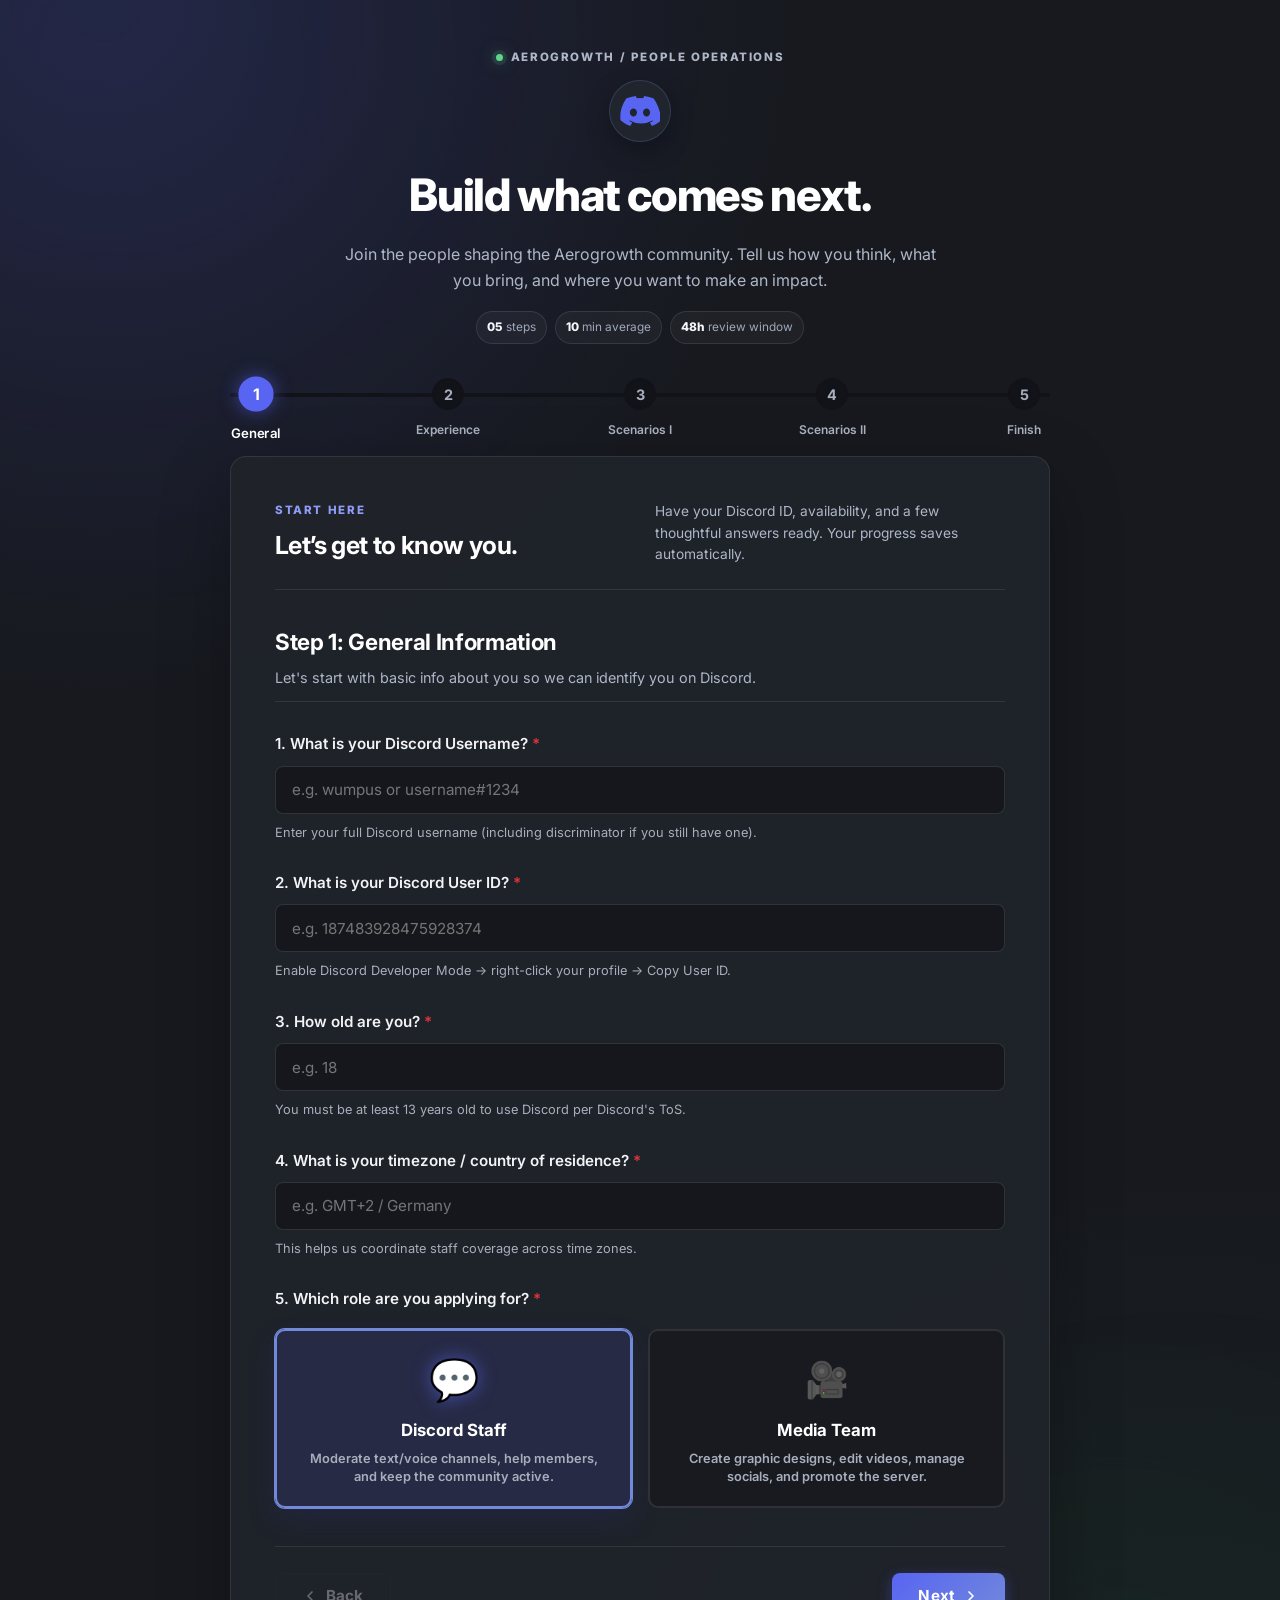
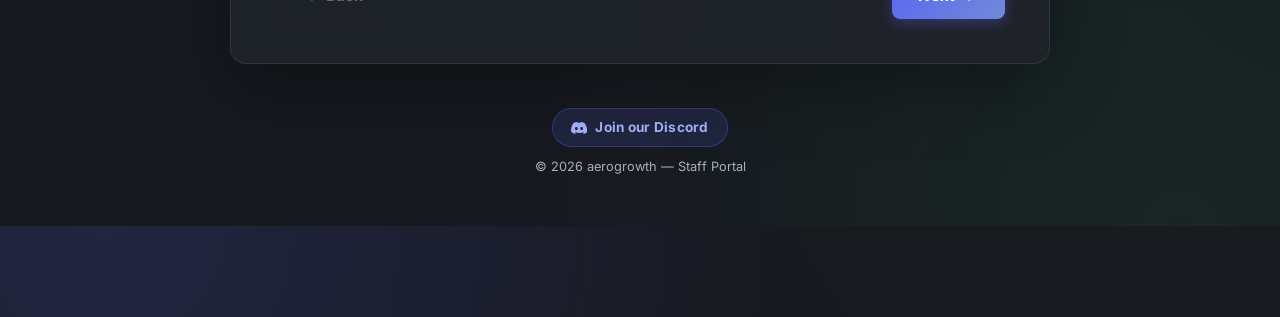
==== commit 192c26c6: "Design Aerogrowth application homepage" ====
--- a/index.html
+++ b/index.html
@@ -29,6 +29,7 @@
   <div class="app-container">
     <!-- Header -->
     <header class="app-header">
+      <div class="header-eyebrow"><span class="eyebrow-dot"></span> aerogrowth / people operations</div>
       <div class="logo-wrapper">
         <svg xmlns="http://www.w3.org/2000/svg" viewBox="0 0 127.14 96.36" width="40" height="30" class="discord-logo"
           aria-hidden="true">
@@ -36,9 +37,13 @@
             d="M107.7,8.07A105.15,105.15,0,0,0,77.26,0a77.19,77.19,0,0,0-3.3,6.83A96.67,96.67,0,0,0,53.22,6.83,77.19,77.19,0,0,0,49.88,0,105.15,105.15,0,0,0,19.44,8.07C3.66,31.58-1.86,54.65,1,77.53A105.73,105.73,0,0,0,32,96.36a77.7,77.7,0,0,0,6.63-10.85,68.43,68.43,0,0,1-10.4-5c.89-.65,1.76-1.34,2.58-2.07a75.14,75.14,0,0,0,72.57,0c.82.73,1.69,1.42,2.58,2.07a68.43,68.43,0,0,1-10.4,5,77.7,77.7,0,0,0,6.63,10.85,105.73,105.73,0,0,0,31-18.83C129,54.65,123.5,31.58,107.7,8.07ZM42.45,65.69C36.18,65.69,31,60,31,53S36.18,40.36,42.45,40.36,53.83,46,53.83,53,48.72,65.69,42.45,65.69Zm42.24,0C78.41,65.69,73.24,60,73.24,53S78.41,40.36,84.69,40.36,96.07,46,96.07,53,91,65.69,84.69,65.69Z" />
         </svg>
       </div>
-      <h1 id="app-title">Staff Application</h1>
-      <p id="app-subtitle">Join our team and help shape the Webhook Builder community. Applications are reviewed by
-        senior staff within 48 hours.</p>
+      <h1 id="app-title">Build what comes next.</h1>
+      <p id="app-subtitle">Join the people shaping the Aerogrowth community. Tell us how you think, what you bring, and where you want to make an impact.</p>
+      <div class="header-meta" aria-label="Application details">
+        <span><strong>05</strong> steps</span>
+        <span><strong>10</strong> min average</span>
+        <span><strong>48h</strong> review window</span>
+      </div>
     </header>
 
     <!-- Draft Restore Banner -->
@@ -75,6 +80,14 @@
     <!-- Application Form Card -->
     <main class="form-card">
       <form id="staff-app-form" autocomplete="off" novalidate>
+
+        <div class="form-context">
+          <div>
+            <span class="context-kicker">Start here</span>
+            <h2>Let’s get to know you.</h2>
+          </div>
+          <p>Have your Discord ID, availability, and a few thoughtful answers ready. Your progress saves automatically.</p>
+        </div>
 
         <!-- SECTION 1: GENERAL INFO -->
         <section class="form-section active" data-section="1">
--- a/style.css
+++ b/style.css
@@ -884,6 +884,417 @@
   line-height: 1.4;
 }
 
+/* Aerogrowth application and review polish */
+:root {
+  --bg-primary: #17191f;
+  --bg-secondary: #20232a;
+  --bg-tertiary: #111318;
+  --bg-input: #111318;
+  --card-bg: #20232a;
+  --card-border: rgba(255, 255, 255, 0.1);
+  --text-normal: #eef0f4;
+  --text-muted: #a7afbd;
+  --border-radius: 14px;
+}
+
+body {
+  background:
+    radial-gradient(circle at 8% 0%, rgba(88, 101, 242, 0.16), transparent 32%),
+    radial-gradient(circle at 92% 100%, rgba(36, 128, 70, 0.1), transparent 30%),
+    var(--bg-primary);
+  padding: 48px 20px;
+}
+
+.decor-orb {
+  opacity: 0.06;
+  filter: blur(150px);
+}
+
+.app-container {
+  max-width: 820px;
+  gap: 28px;
+}
+
+.review-container {
+  max-width: 1040px;
+}
+
+.app-header {
+  gap: 10px;
+}
+
+.header-eyebrow {
+  display: inline-flex;
+  align-items: center;
+  gap: 8px;
+  margin-bottom: 4px;
+  color: #aeb7c7;
+  font-size: 0.72rem;
+  font-weight: 800;
+  letter-spacing: 0.14em;
+  text-transform: uppercase;
+}
+
+.eyebrow-dot {
+  width: 7px;
+  height: 7px;
+  border-radius: 50%;
+  background: #62d38a;
+  box-shadow: 0 0 0 4px rgba(98, 211, 138, 0.12), 0 0 16px rgba(98, 211, 138, 0.6);
+}
+
+.app-header h1 {
+  font-size: clamp(2rem, 4vw, 2.8rem);
+  letter-spacing: -0.03em;
+}
+
+.app-header p {
+  color: #aeb7c7;
+  max-width: 620px;
+}
+
+.header-meta {
+  display: flex;
+  flex-wrap: wrap;
+  justify-content: center;
+  gap: 8px;
+  margin-top: 8px;
+}
+
+.header-meta span {
+  padding: 6px 10px;
+  border: 1px solid rgba(255, 255, 255, 0.1);
+  border-radius: 999px;
+  background: rgba(255, 255, 255, 0.035);
+  color: #9fa8b8;
+  font-size: 0.74rem;
+}
+
+.header-meta strong {
+  color: #f4f6fb;
+  font-weight: 800;
+}
+
+.logo-wrapper {
+  width: 62px;
+  height: 62px;
+  margin-bottom: 8px;
+  background: #20242d;
+  border-color: rgba(114, 137, 218, 0.24);
+}
+
+.progress-container {
+  margin: 6px 0 18px;
+}
+
+.form-card {
+  background: rgba(32, 35, 42, 0.96);
+  border-color: rgba(255, 255, 255, 0.09);
+  border-radius: 16px;
+  padding: clamp(24px, 5vw, 44px);
+  box-shadow: 0 24px 70px rgba(0, 0, 0, 0.28);
+}
+
+.form-context {
+  display: flex;
+  align-items: flex-end;
+  justify-content: space-between;
+  gap: 28px;
+  margin-bottom: 34px;
+  padding-bottom: 24px;
+  border-bottom: 1px solid rgba(255, 255, 255, 0.09);
+}
+
+.context-kicker {
+  display: block;
+  margin-bottom: 6px;
+  color: #8e9cf4;
+  font-size: 0.72rem;
+  font-weight: 800;
+  letter-spacing: 0.14em;
+  text-transform: uppercase;
+}
+
+.form-context h2 {
+  color: #fff;
+  font-size: 1.55rem;
+  letter-spacing: -0.025em;
+}
+
+.form-context p {
+  max-width: 350px;
+  color: #aeb7c7;
+  font-size: 0.86rem;
+  line-height: 1.55;
+}
+
+.section-title,
+.review-section-label {
+  letter-spacing: -0.015em;
+}
+
+.section-description {
+  color: #aeb7c7;
+  border-bottom-color: rgba(255, 255, 255, 0.09);
+}
+
+.form-group {
+  margin-bottom: 28px;
+  gap: 9px;
+}
+
+.form-group input[type="text"],
+.form-group input[type="number"],
+.form-group select,
+.form-group textarea,
+#reviewer_name {
+  border-color: rgba(255, 255, 255, 0.12);
+  border-radius: 8px;
+  background: #15171d;
+  min-height: 48px;
+}
+
+.form-group input[type="text"]:focus-visible,
+.form-group input[type="number"]:focus-visible,
+.form-group select:focus-visible,
+.form-group textarea:focus-visible,
+#reviewer_name:focus-visible,
+.nav-btn:focus-visible,
+.role-card input[type="radio"]:focus-visible + .role-card-content,
+.discord-join-btn:focus-visible {
+  outline: 3px solid rgba(114, 137, 218, 0.45);
+  outline-offset: 2px;
+}
+
+.role-card-content {
+  border-color: rgba(255, 255, 255, 0.1);
+  background: #181a20;
+  border-radius: 10px;
+  padding: 20px;
+}
+
+.role-card input[type="radio"]:checked + .role-card-content {
+  border-color: #7289da;
+  background: rgba(88, 101, 242, 0.14);
+  box-shadow: 0 0 0 1px #7289da, 0 12px 28px rgba(45, 53, 130, 0.22);
+}
+
+.nav-btn {
+  min-height: 46px;
+  border-radius: 8px;
+}
+
+.form-navigation {
+  margin-top: 38px;
+  padding-top: 26px;
+  border-top-color: rgba(255, 255, 255, 0.09);
+}
+
+/* Review portal */
+.review-card {
+  padding: clamp(22px, 4vw, 42px);
+}
+
+.review-header {
+  display: flex;
+  align-items: center;
+  justify-content: space-between;
+  gap: 24px;
+  padding-bottom: 24px;
+  border-bottom: 1px solid rgba(255, 255, 255, 0.09);
+}
+
+.review-applicant-info {
+  display: flex;
+  align-items: center;
+  gap: 16px;
+  min-width: 0;
+}
+
+.review-avatar {
+  width: 56px;
+  height: 56px;
+  flex: 0 0 56px;
+  display: grid;
+  place-items: center;
+  border-radius: 16px;
+  background: linear-gradient(145deg, #5865f2, #7289da);
+  color: #fff;
+  font-size: 1.35rem;
+  font-weight: 800;
+  box-shadow: 0 10px 24px rgba(88, 101, 242, 0.3);
+}
+
+.review-applicant-info h2 {
+  color: #fff;
+  font-size: 1.4rem;
+  line-height: 1.2;
+  overflow-wrap: anywhere;
+}
+
+.review-meta-id,
+.review-meta-appid {
+  color: var(--text-muted);
+  font-size: 0.86rem;
+  margin-top: 4px;
+}
+
+.review-header-badges {
+  display: flex;
+  align-items: flex-end;
+  flex-direction: column;
+  gap: 8px;
+  flex-shrink: 0;
+}
+
+.role-badge,
+.status-pill {
+  display: inline-flex;
+  align-items: center;
+  gap: 6px;
+  width: fit-content;
+  border-radius: 999px;
+  padding: 7px 11px;
+  font-size: 0.76rem;
+  font-weight: 800;
+  letter-spacing: 0.02em;
+}
+
+.role-badge {
+  margin-top: 0;
+  color: #c7d2fe;
+  background: rgba(88, 101, 242, 0.16);
+  border: 1px solid rgba(114, 137, 218, 0.45);
+}
+
+.status-pill {
+  color: #d7dce5;
+  background: rgba(255, 255, 255, 0.08);
+  border: 1px solid rgba(255, 255, 255, 0.14);
+}
+
+.status-pill.status-accepted {
+  color: #9ce5b8;
+  background: rgba(36, 128, 70, 0.18);
+  border-color: rgba(70, 190, 112, 0.45);
+}
+
+.status-pill.status-rejected {
+  color: #ffb0b3;
+  background: rgba(218, 55, 60, 0.18);
+  border-color: rgba(218, 55, 60, 0.45);
+}
+
+.review-answers-wrapper {
+  margin-top: 28px;
+}
+
+.review-answers-header {
+  margin-bottom: 12px;
+}
+
+.review-detail-card {
+  overflow: hidden;
+  border: 1px solid rgba(255, 255, 255, 0.09);
+  border-radius: 10px;
+  background: #181a20;
+}
+
+.qa-item {
+  padding: 16px 18px;
+  border-bottom: 1px solid rgba(255, 255, 255, 0.07);
+}
+
+.qa-item:last-child {
+  border-bottom: 0;
+}
+
+.qa-question {
+  color: #aeb7c7;
+  font-size: 0.78rem;
+  font-weight: 800;
+  line-height: 1.45;
+  text-transform: uppercase;
+  letter-spacing: 0.035em;
+}
+
+.qa-answer {
+  margin-top: 6px;
+  color: #f2f3f5;
+  font-size: 0.98rem;
+  line-height: 1.55;
+  white-space: pre-wrap;
+  overflow-wrap: anywhere;
+}
+
+.action-box {
+  margin-top: 28px;
+  padding: 22px;
+  border: 1px solid rgba(255, 255, 255, 0.1);
+  border-radius: 12px;
+  background: #181a20;
+}
+
+.action-box .form-group {
+  margin-bottom: 18px;
+}
+
+.decision-actions {
+  display: grid;
+  grid-template-columns: repeat(2, minmax(0, 1fr));
+  gap: 12px;
+  margin-top: 20px;
+}
+
+.decision-btn {
+  width: 100%;
+}
+
+.footer-links {
+  display: flex;
+  justify-content: center;
+}
+
+@media (max-width: 600px) {
+  body {
+    padding: 28px 12px;
+  }
+
+  .review-header {
+    align-items: flex-start;
+    flex-direction: column;
+  }
+
+  .form-context {
+    align-items: flex-start;
+    flex-direction: column;
+    gap: 10px;
+    margin-bottom: 26px;
+  }
+
+  .form-context p {
+    max-width: none;
+  }
+
+  .review-header-badges {
+    align-items: flex-start;
+    flex-direction: row;
+    flex-wrap: wrap;
+  }
+
+  .decision-actions {
+    grid-template-columns: 1fr;
+  }
+
+  .form-navigation {
+    gap: 10px;
+  }
+
+  .form-navigation .nav-btn {
+    flex: 1;
+  }
+}
+
 /* Review Action Buttons */
 .review-actions {
   display: grid;
